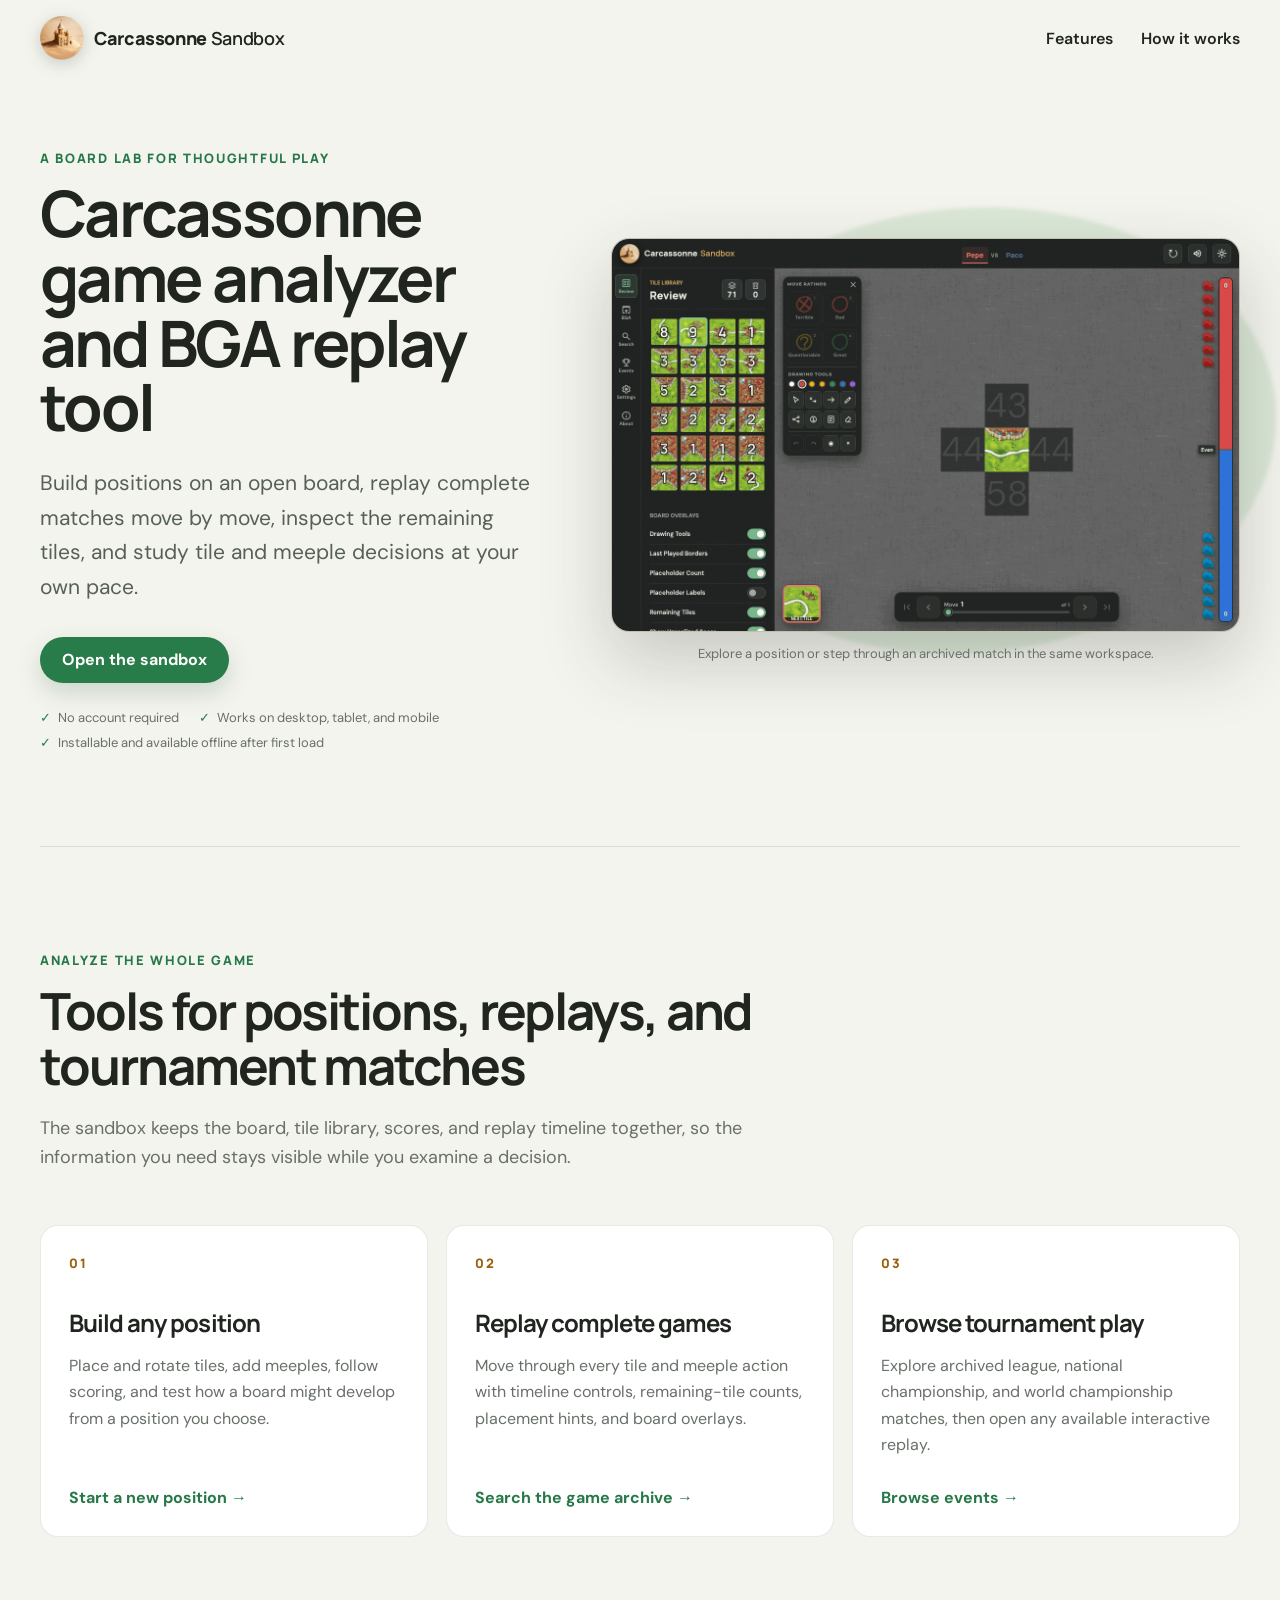
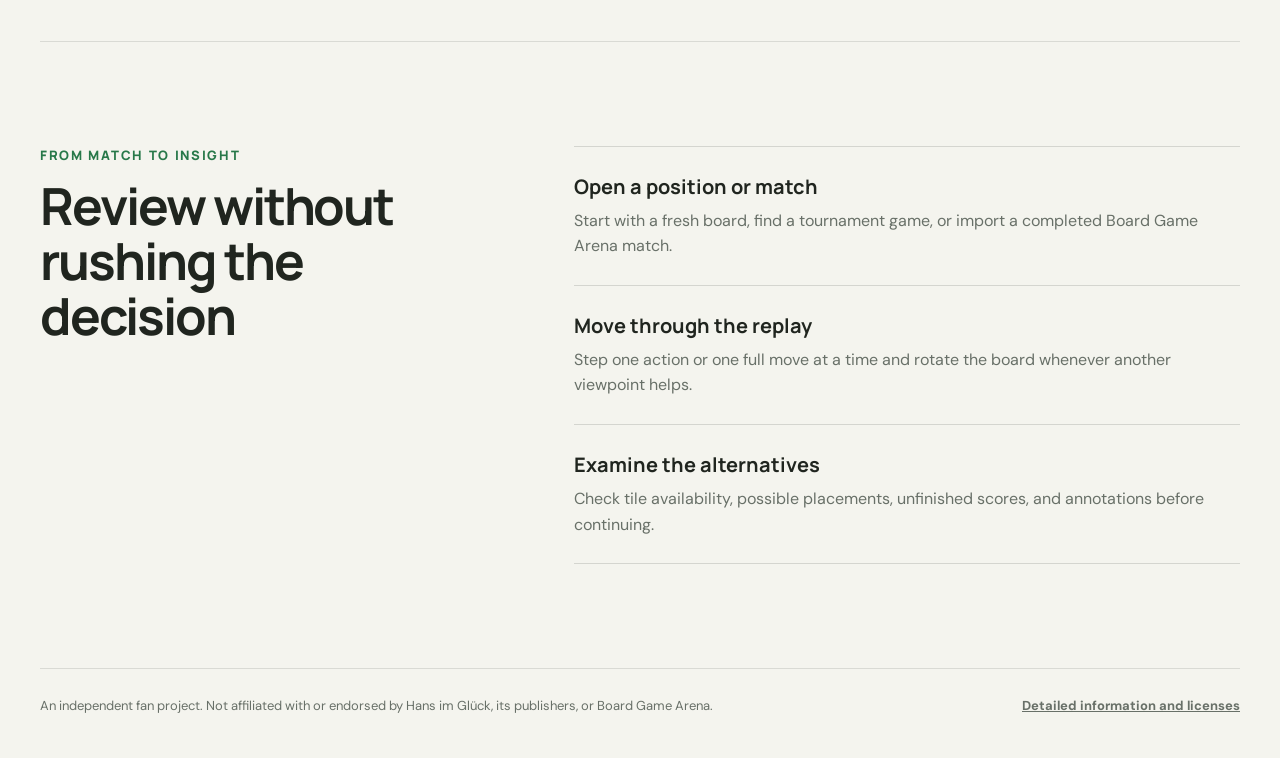
==== about/index.html @ c3bb1659 "Deploy frontend from d7abfe792a6751aedc95e8f54b4f257c7511e436" ====
<!doctype html>
<html lang="en">
  <head>
    <meta charset="UTF-8" />
    <meta
      name="viewport"
      content="width=device-width, initial-scale=1.0, viewport-fit=cover"
    />
    <meta
      name="description"
      content="Build Carcassonne positions, replay Board Game Arena matches move by move, inspect remaining tiles, study placements, and browse tournament games."
    />
    <meta name="theme-color" content="#f4f4ee" />
    <link rel="icon" type="image/png" href="/icons/favicon-32.png" />
    <link rel="apple-touch-icon" href="/icons/apple-touch-icon.png" />
    <meta property="og:type" content="website" />
    <meta
      property="og:title"
      content="Carcassonne Game Analyzer &amp; BGA Replay Tool"
    />
    <meta
      property="og:description"
      content="Build Carcassonne positions, replay matches, and study tournament games."
    />
    <meta property="og:url" content="/about/" />
    <meta property="og:image" content="/images/workspace-preview.png" />
    <meta
      property="og:image:alt"
      content="Carcassonne Sandbox replay workspace"
    />
    <meta property="og:image:width" content="1280" />
    <meta property="og:image:height" content="800" />
    <meta name="twitter:card" content="summary_large_image" />
    <meta
      name="twitter:title"
      content="Carcassonne Game Analyzer &amp; BGA Replay Tool"
    />
    <meta
      name="twitter:description"
      content="Build Carcassonne positions, replay matches, and study tournament games."
    />
    <meta name="twitter:image" content="/images/workspace-preview.png" />
    <script type="application/ld+json">
      {
        "@context": "https://schema.org",
        "@type": "SoftwareApplication",
        "name": "Carcassonne Sandbox",
        "description": "A Carcassonne game analyzer and Board Game Arena replay tool.",
        "applicationCategory": "GameApplication",
        "operatingSystem": "Web",
        "url": "/"
      }
    </script>
    <title>
      Carcassonne Game Analyzer & BGA Replay Tool | Carcassonne Sandbox
    </title>
    <link rel="stylesheet" crossorigin href="/assets/landing-C0t3xtlj.css">
  </head>
  <body>
    <header class="site-header">
      <a class="site-brand" href="/" aria-label="Open Carcassonne Sandbox">
        <img src="/icons/icon-192.png" alt="" width="44" height="44" />
        <span><strong>Carcassonne</strong> Sandbox</span>
      </a>
      <nav aria-label="About page navigation">
        <a href="#features">Features</a>
        <a href="#how-it-works">How it works</a>
      </nav>
    </header>

    <main>
      <section class="hero" aria-labelledby="hero-title">
        <div class="hero-copy">
          <p class="eyebrow">A board lab for thoughtful play</p>
          <h1 id="hero-title">Carcassonne game analyzer and BGA replay tool</h1>
          <p class="hero-intro">
            Build positions on an open board, replay complete matches move by
            move, inspect the remaining tiles, and study tile and meeple
            decisions at your own pace.
          </p>
          <div class="hero-actions">
            <a class="primary-action" href="/">Open the sandbox</a>
          </div>
          <ul class="hero-notes" aria-label="Product highlights">
            <li>No account required</li>
            <li>Works on desktop, tablet, and mobile</li>
            <li>Installable and available offline after first load</li>
          </ul>
        </div>
        <figure class="workspace-preview">
          <img
            src="/images/workspace-preview.png"
            alt="Carcassonne Sandbox showing a replay board, player scores, remaining tiles, and move controls"
            width="1280"
            height="800"
            fetchpriority="high"
          />
          <figcaption>
            Explore a position or step through an archived match in the same
            workspace.
          </figcaption>
        </figure>
      </section>

      <section class="section feature-section" id="features">
        <div class="section-heading">
          <p class="eyebrow">Analyze the whole game</p>
          <h2>Tools for positions, replays, and tournament matches</h2>
          <p>
            The sandbox keeps the board, tile library, scores, and replay
            timeline together, so the information you need stays visible while
            you examine a decision.
          </p>
        </div>
        <div class="feature-grid">
          <article>
            <span class="feature-number" aria-hidden="true">01</span>
            <h3>Build any position</h3>
            <p>
              Place and rotate tiles, add meeples, follow scoring, and test how
              a board might develop from a position you choose.
            </p>
            <a href="/">
              Start a new position <span aria-hidden="true">→</span>
            </a>
          </article>
          <article>
            <span class="feature-number" aria-hidden="true">02</span>
            <h3>Replay complete games</h3>
            <p>
              Move through every tile and meeple action with timeline controls,
              remaining-tile counts, placement hints, and board overlays.
            </p>
            <a href="/#/?panel=search">
              Search the game archive <span aria-hidden="true">→</span>
            </a>
          </article>
          <article>
            <span class="feature-number" aria-hidden="true">03</span>
            <h3>Browse tournament play</h3>
            <p>
              Explore archived league, national championship, and world
              championship matches, then open any available interactive replay.
            </p>
            <a href="/#/?panel=tournaments">
              Browse events <span aria-hidden="true">→</span>
            </a>
          </article>
        </div>
      </section>

      <section class="section workflow-section" id="how-it-works">
        <div class="section-heading">
          <p class="eyebrow">From match to insight</p>
          <h2>Review without rushing the decision</h2>
        </div>
        <ol class="workflow-list">
          <li>
            <strong>Open a position or match</strong>
            <span>
              Start with a fresh board, find a tournament game, or import a
              completed Board Game Arena match.
            </span>
          </li>
          <li>
            <strong>Move through the replay</strong>
            <span>
              Step one action or one full move at a time and rotate the board
              whenever another viewpoint helps.
            </span>
          </li>
          <li>
            <strong>Examine the alternatives</strong>
            <span>
              Check tile availability, possible placements, unfinished scores,
              and annotations before continuing.
            </span>
          </li>
        </ol>
      </section>
    </main>

    <footer class="site-footer">
      <span>
        An independent fan project. Not affiliated with or endorsed by Hans im
        Glück, its publishers, or Board Game Arena.
      </span>
      <a href="/#/?panel=about">Detailed information and licenses</a>
    </footer>
  </body>
</html>
---- assets/landing-C0t3xtlj.css ----
@font-face{font-family:DM Sans;font-style:normal;font-weight:400 700;font-display:swap;src:url(/assets/dm-sans-latin-Xz1IZZA0.woff2)format("woff2")}@font-face{font-family:Manrope;font-style:normal;font-weight:600 800;font-display:swap;src:url(/assets/manrope-latin-DHIcAJRg.woff2)format("woff2")}:root{color:#20251f;font-synthesis:none;text-rendering:optimizelegibility;background:#f4f4ee;font-family:DM Sans,sans-serif}*{box-sizing:border-box}html{scroll-behavior:smooth}body{min-width:320px;margin:0}a{color:inherit}a:focus-visible{outline-offset:4px;outline:3px solid #b7791f}.site-header,.site-footer,main>section{width:calc(100% - 48px);max-width:1200px;margin-inline:auto}.site-header{justify-content:space-between;align-items:center;min-height:76px;display:flex}.site-brand{letter-spacing:-.02em;align-items:center;gap:10px;font-family:Manrope,sans-serif;font-size:18px;text-decoration:none;display:inline-flex}.site-brand img{filter:drop-shadow(0 4px 8px #232a2233)}.site-brand strong{font-weight:800}.site-header nav{align-items:center;gap:28px;display:flex}.site-header nav a{font-weight:600;text-decoration:none}.site-header nav a:hover,.site-footer a:hover,.feature-grid article>a:hover{color:#277849}.primary-action,.secondary-action{border-radius:999px;justify-content:center;align-items:center;min-height:46px;padding:0 22px;font-weight:700;text-decoration:none;transition:transform .15s,box-shadow .15s,background .15s;display:inline-flex}.primary-action{color:#fff;background:#287c49;box-shadow:0 10px 24px #1c55312e}.primary-action:hover{background:#20673c;transform:translateY(-2px);box-shadow:0 13px 28px #1c553142}.secondary-action{background:#fff;border:1px solid #1d261e29;box-shadow:0 8px 20px #252c2614}.secondary-action:hover{border-color:#27784980;transform:translateY(-2px)}.hero{grid-template-columns:minmax(0,.88fr) minmax(480px,1.12fr);align-items:center;gap:clamp(42px,6vw,86px);min-height:min(770px,100vh - 76px);padding-block:70px 92px;display:grid}.hero-copy{max-width:590px}.eyebrow{color:#277849;letter-spacing:.13em;text-transform:uppercase;margin:0 0 14px;font-family:Manrope,sans-serif;font-size:13px;font-weight:800}h1,h2,h3{letter-spacing:-.04em;margin-top:0;font-family:Manrope,sans-serif}h1{margin-bottom:26px;font-size:clamp(43px,5vw,72px);line-height:1.01}.hero-intro{color:#566057;margin:0;font-size:clamp(18px,1.7vw,21px);line-height:1.65}.hero-actions{flex-wrap:wrap;gap:12px;margin-top:32px;display:flex}.hero-notes{color:#687068;flex-wrap:wrap;gap:8px 20px;margin:26px 0 0;padding:0;font-size:13px;list-style:none;display:flex}.hero-notes li:before{color:#287c49;content:"✓";margin-right:7px;font-weight:700}.workspace-preview{margin:0;position:relative}.workspace-preview:before{content:"";filter:blur(2px);z-index:-1;background:#dbe7d7;border-radius:50%;position:absolute;inset:-7% -6% 2% 8%;transform:rotate(-5deg)}.workspace-preview img{background:#ded8ca;border:1px solid #1d261e24;border-radius:18px;width:100%;height:auto;display:block;box-shadow:0 28px 70px #252c2638}.workspace-preview figcaption{color:#687068;text-align:center;margin-top:13px;font-size:13px}.section{padding-block:104px}.feature-section{border-top:1px solid #1d261e1f}.section-heading{max-width:740px}.section-heading h2{margin-bottom:20px;font-size:clamp(34px,4vw,52px);line-height:1.08}.section-heading>p:last-child{color:#687068;font-size:18px;line-height:1.65}.feature-grid{grid-template-columns:repeat(3,minmax(0,1fr));gap:18px;margin-top:52px;display:grid}.feature-grid article{background:#fff;border:1px solid #1d261e1a;border-radius:18px;flex-direction:column;min-height:310px;padding:28px;display:flex}.feature-number{color:#9a600c;letter-spacing:.12em;font-family:Manrope,sans-serif;font-size:13px;font-weight:800}.feature-grid h3{margin:34px 0 14px;font-size:24px}.feature-grid p{color:#687068;margin:0 0 28px;line-height:1.65}.feature-grid article>a{color:#277849;margin-top:auto;font-weight:700;text-decoration:none}.workflow-section{border-top:1px solid #1d261e1f;grid-template-columns:minmax(0,.8fr) minmax(460px,1.2fr);align-items:start;gap:90px;display:grid}.workflow-list{margin:0;padding:0;list-style:none}.workflow-list li{border-top:1px solid #1d261e26;gap:8px;padding:26px 0;display:grid}.workflow-list li:last-child{border-bottom:1px solid #1d261e26}.workflow-list strong{font-family:Manrope,sans-serif;font-size:20px}.workflow-list span{color:#687068;line-height:1.6}.site-footer{color:#687068;border-top:1px solid #1d261e1f;justify-content:space-between;align-items:center;gap:30px;padding-block:28px 44px;font-size:13px;display:flex}.site-footer a{flex:none;font-weight:700}.not-found-page{align-items:center;min-height:100vh;padding:32px;display:flex}.not-found-page main{max-width:680px;margin:auto}.not-found-page .site-brand{margin-bottom:80px}.not-found-page h1{margin-bottom:22px;font-size:clamp(42px,8vw,72px)}.not-found-page main>p:not(.eyebrow){color:#687068;max-width:580px;font-size:19px;line-height:1.65}@media (width<=980px){.hero{grid-template-columns:1fr}.hero-copy{max-width:760px}.workspace-preview{max-width:820px}.feature-grid{grid-template-columns:1fr}.feature-grid article{min-height:250px}.workflow-section{grid-template-columns:1fr;gap:48px}}@media (width<=680px){.site-header,.site-footer,main>section{width:calc(100% - 32px)}.site-header nav a{display:none}.site-brand span{font-size:14px;display:grid}.hero{padding-block:52px 70px}h1{font-size:clamp(40px,12vw,58px)}.hero-actions{flex-direction:column;align-items:stretch}.hero-actions a{width:100%}.section{padding-block:74px}.feature-grid article{min-height:280px;padding:24px}.site-footer{flex-direction:column;align-items:flex-start}}@media (prefers-reduced-motion:reduce){html{scroll-behavior:auto}.primary-action,.secondary-action{transition:none}}
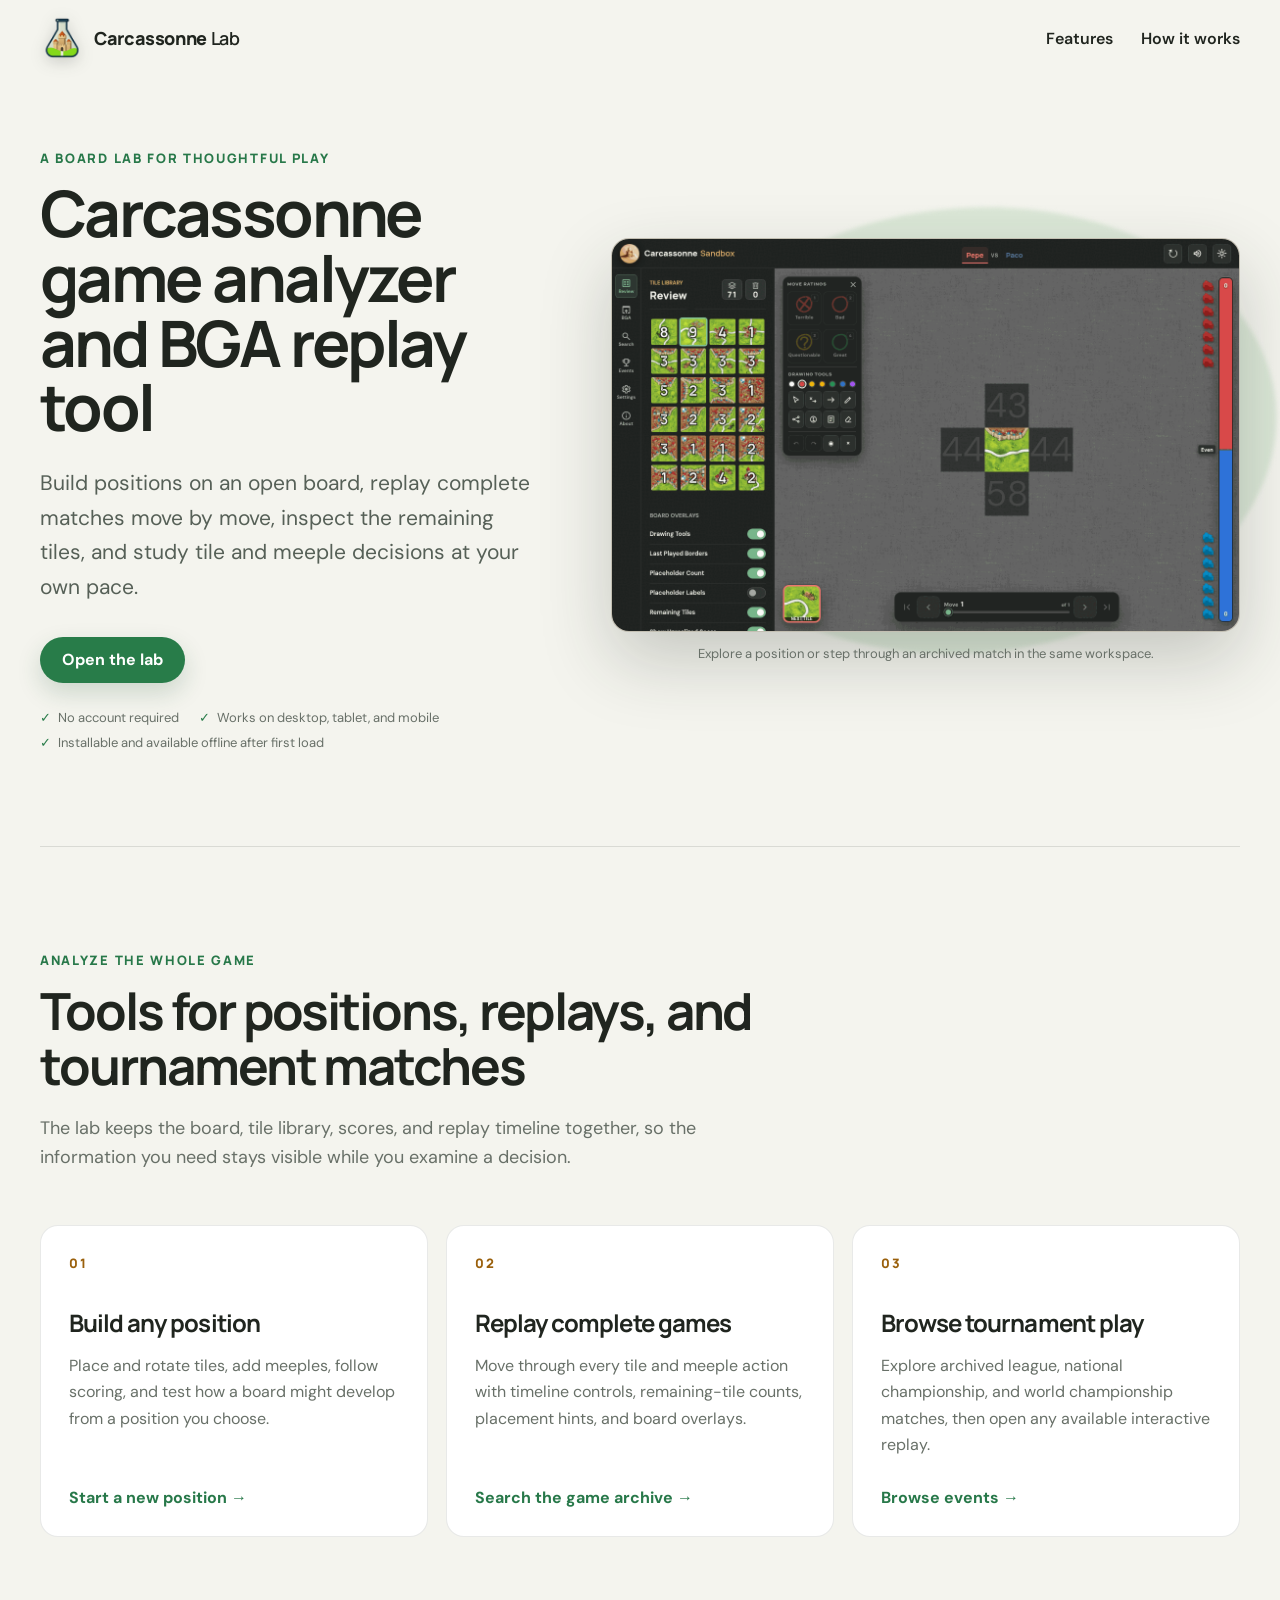
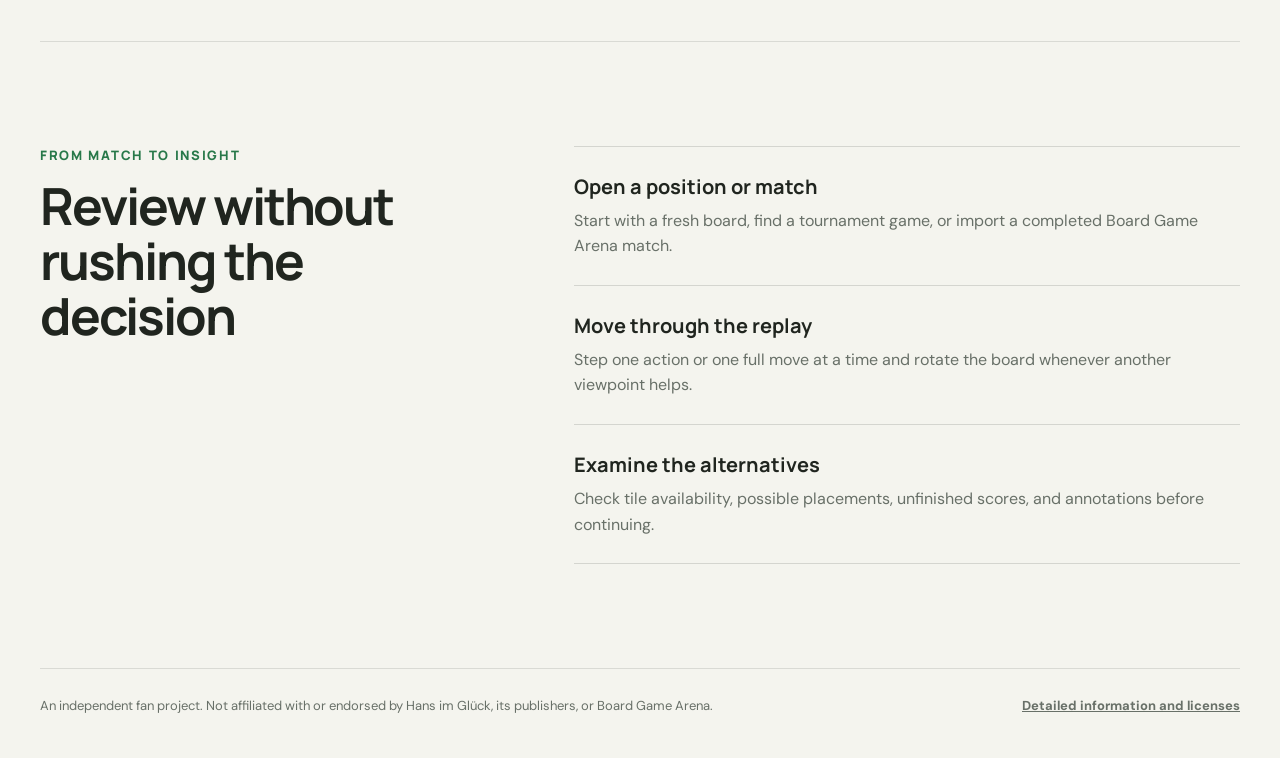
==== commit 0d76152b: "Deploy frontend from f91df359fa0bc889325ab253b12b36c4c58aabd8" ====
--- a/about/index.html
+++ b/about/index.html
@@ -26,7 +26,7 @@
     <meta property="og:image" content="/images/workspace-preview.png" />
     <meta
       property="og:image:alt"
-      content="Carcassonne Sandbox replay workspace"
+      content="Carcassonne Lab replay workspace"
     />
     <meta property="og:image:width" content="1280" />
     <meta property="og:image:height" content="800" />
@@ -44,7 +44,7 @@
       {
         "@context": "https://schema.org",
         "@type": "SoftwareApplication",
-        "name": "Carcassonne Sandbox",
+        "name": "Carcassonne Lab",
         "description": "A Carcassonne game analyzer and Board Game Arena replay tool.",
         "applicationCategory": "GameApplication",
         "operatingSystem": "Web",
@@ -52,15 +52,15 @@
       }
     </script>
     <title>
-      Carcassonne Game Analyzer & BGA Replay Tool | Carcassonne Sandbox
+      Carcassonne Game Analyzer & BGA Replay Tool | Carcassonne Lab
     </title>
     <link rel="stylesheet" crossorigin href="/assets/landing-C0t3xtlj.css">
   </head>
   <body>
     <header class="site-header">
-      <a class="site-brand" href="/" aria-label="Open Carcassonne Sandbox">
+      <a class="site-brand" href="/" aria-label="Open Carcassonne Lab">
         <img src="/icons/icon-192.png" alt="" width="44" height="44" />
-        <span><strong>Carcassonne</strong> Sandbox</span>
+        <span><strong>Carcassonne</strong> Lab</span>
       </a>
       <nav aria-label="About page navigation">
         <a href="#features">Features</a>
@@ -79,7 +79,7 @@
             decisions at your own pace.
           </p>
           <div class="hero-actions">
-            <a class="primary-action" href="/">Open the sandbox</a>
+            <a class="primary-action" href="/">Open the lab</a>
           </div>
           <ul class="hero-notes" aria-label="Product highlights">
             <li>No account required</li>
@@ -90,7 +90,7 @@
         <figure class="workspace-preview">
           <img
             src="/images/workspace-preview.png"
-            alt="Carcassonne Sandbox showing a replay board, player scores, remaining tiles, and move controls"
+            alt="Carcassonne Lab showing a replay board, player scores, remaining tiles, and move controls"
             width="1280"
             height="800"
             fetchpriority="high"
@@ -107,7 +107,7 @@
           <p class="eyebrow">Analyze the whole game</p>
           <h2>Tools for positions, replays, and tournament matches</h2>
           <p>
-            The sandbox keeps the board, tile library, scores, and replay
+            The lab keeps the board, tile library, scores, and replay
             timeline together, so the information you need stays visible while
             you examine a decision.
           </p>
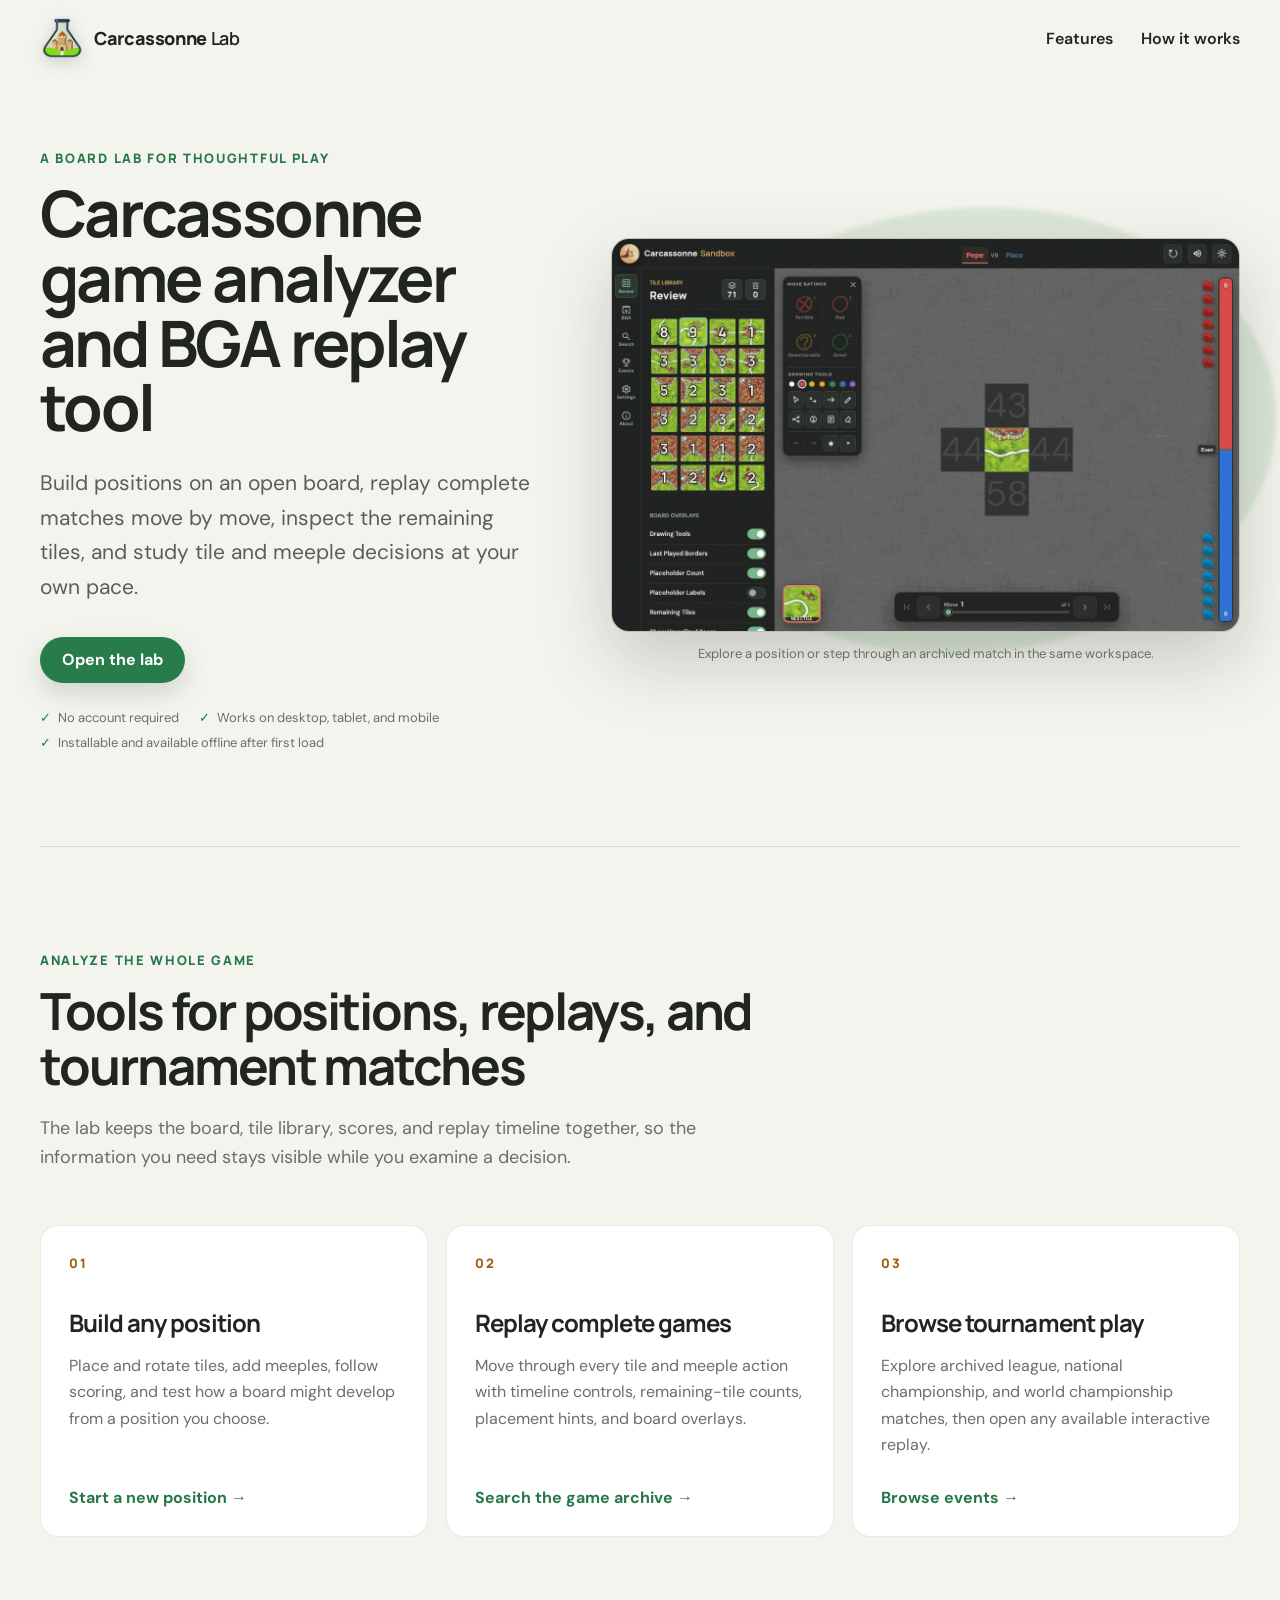
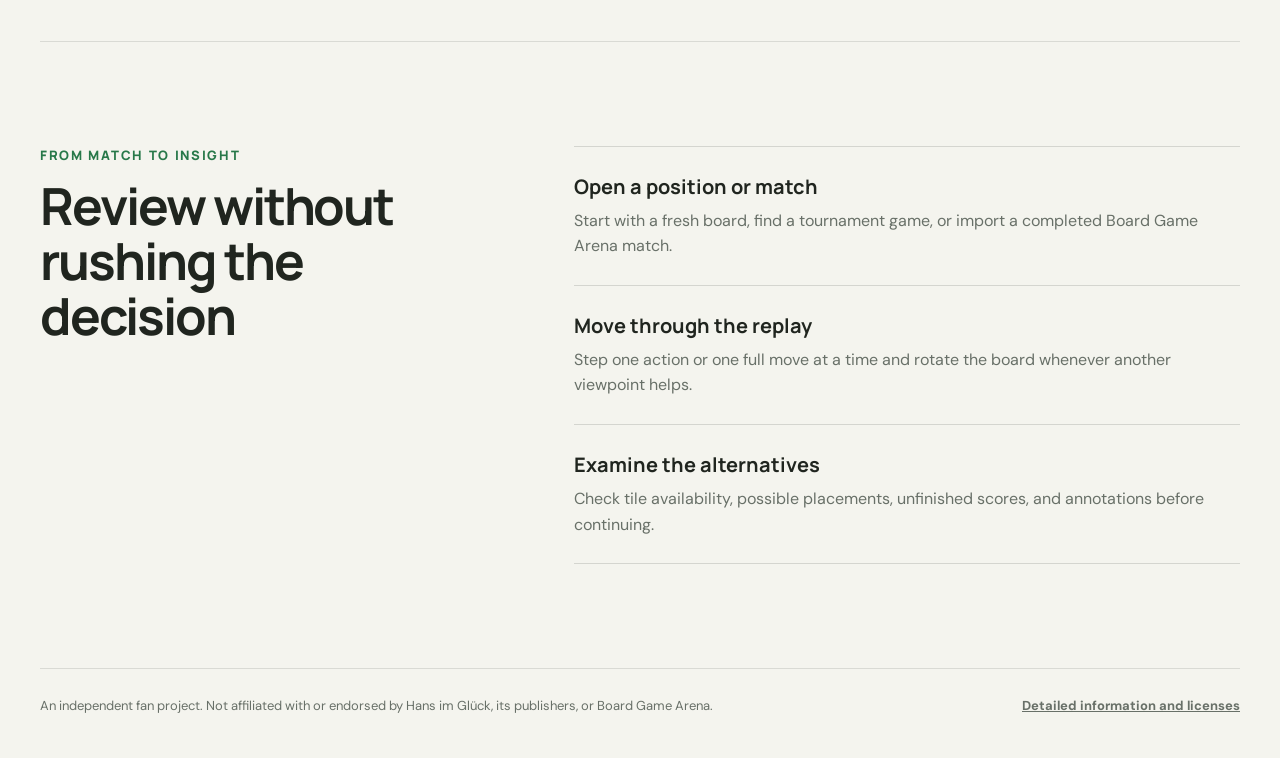
==== commit 36267753: "Deploy frontend from 7dbd95344fbbb20e2b5c8eaa5fae9a8f1897f17d" ====
--- a/about/index.html
+++ b/about/index.html
@@ -24,10 +24,7 @@
     />
     <meta property="og:url" content="/about/" />
     <meta property="og:image" content="/images/workspace-preview.png" />
-    <meta
-      property="og:image:alt"
-      content="Carcassonne Lab replay workspace"
-    />
+    <meta property="og:image:alt" content="Carcassonne Lab replay workspace" />
     <meta property="og:image:width" content="1280" />
     <meta property="og:image:height" content="800" />
     <meta name="twitter:card" content="summary_large_image" />
@@ -51,9 +48,7 @@
         "url": "/"
       }
     </script>
-    <title>
-      Carcassonne Game Analyzer & BGA Replay Tool | Carcassonne Lab
-    </title>
+    <title>Carcassonne Game Analyzer & BGA Replay Tool | Carcassonne Lab</title>
     <link rel="stylesheet" crossorigin href="/assets/landing-C0t3xtlj.css">
   </head>
   <body>
@@ -107,9 +102,9 @@
           <p class="eyebrow">Analyze the whole game</p>
           <h2>Tools for positions, replays, and tournament matches</h2>
           <p>
-            The lab keeps the board, tile library, scores, and replay
-            timeline together, so the information you need stays visible while
-            you examine a decision.
+            The lab keeps the board, tile library, scores, and replay timeline
+            together, so the information you need stays visible while you
+            examine a decision.
           </p>
         </div>
         <div class="feature-grid">
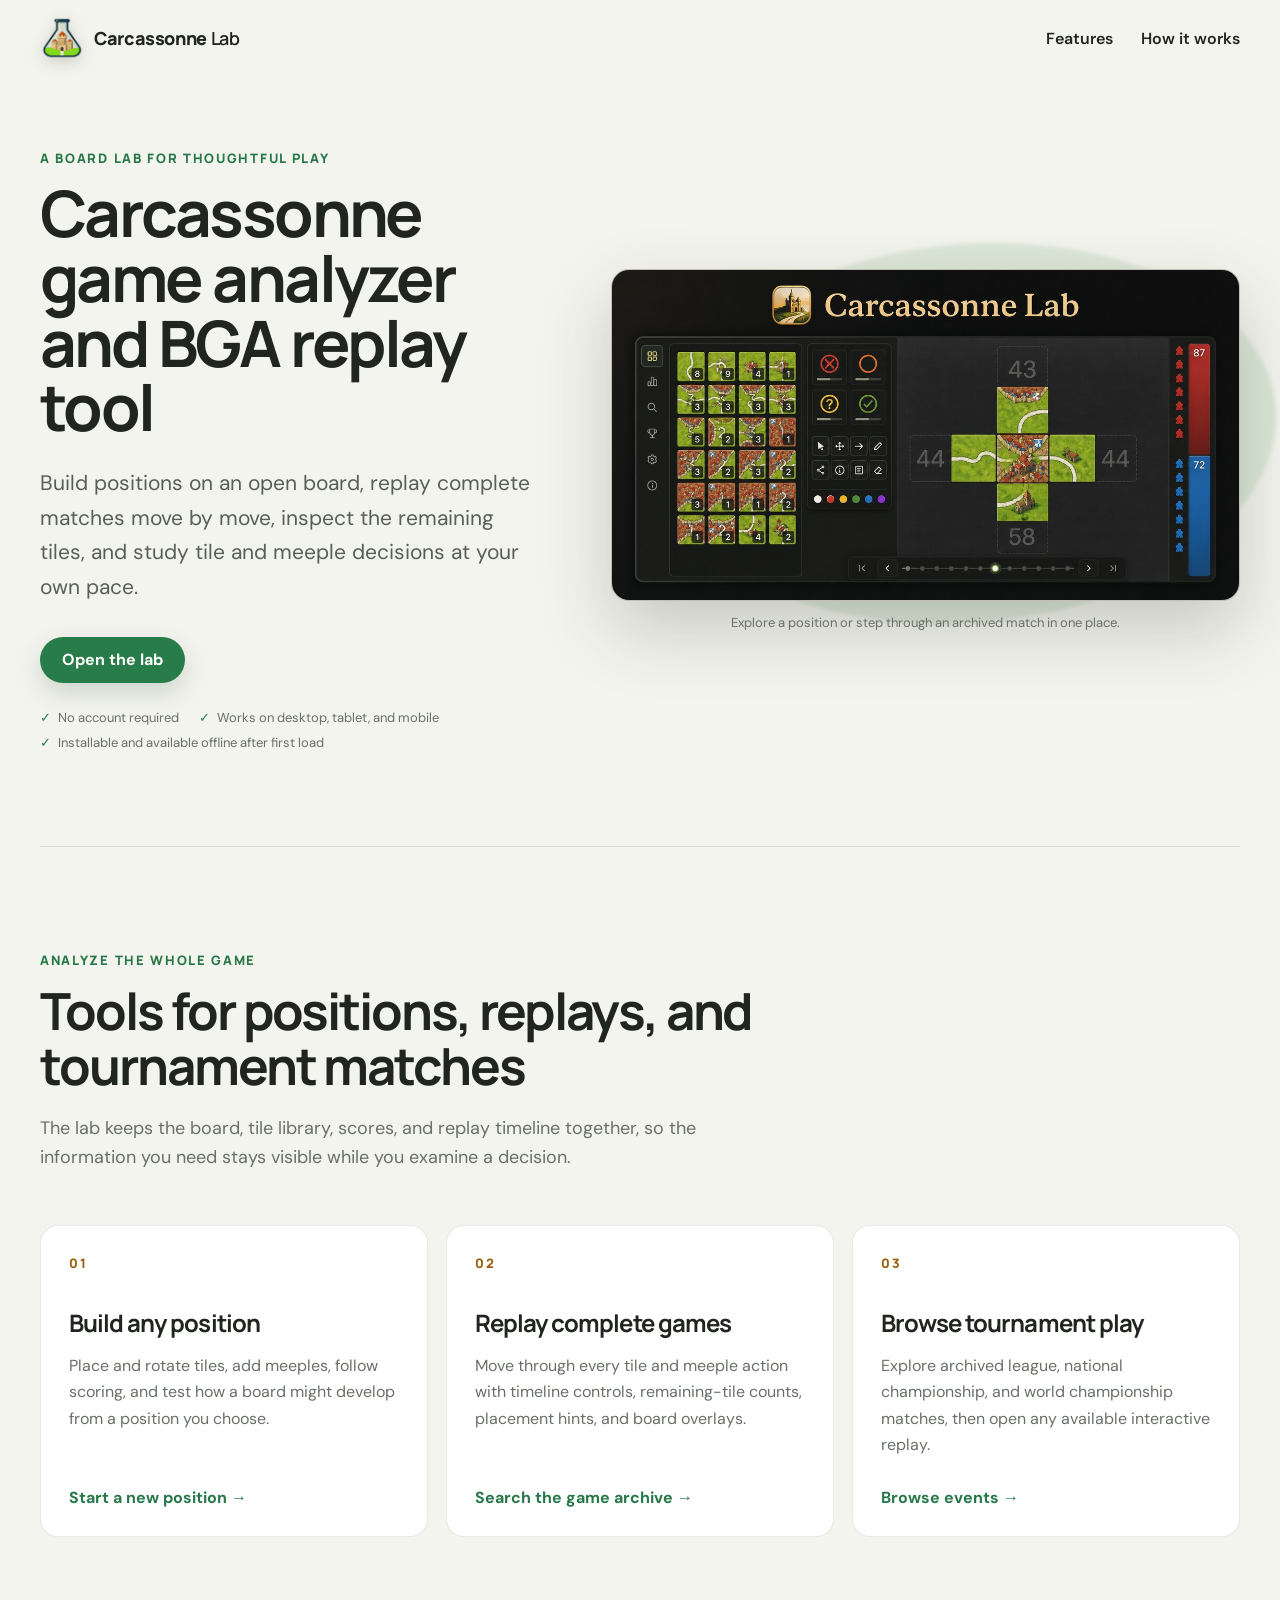
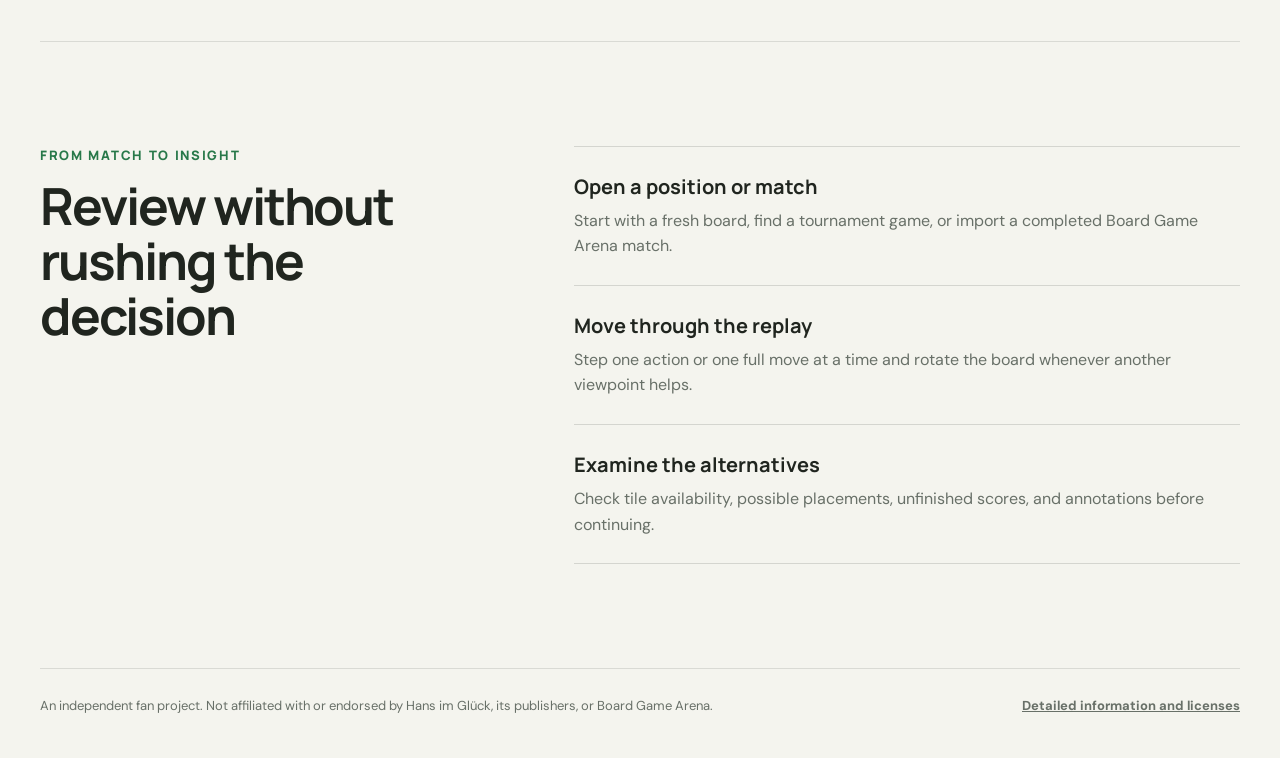
==== commit 16231733: "Deploy frontend from add10ec5843bd6038a3414b82f353e307c2e2922" ====
--- a/about/index.html
+++ b/about/index.html
@@ -13,7 +13,9 @@
     <meta name="theme-color" content="#f4f4ee" />
     <link rel="icon" type="image/png" href="/icons/favicon-32.png" />
     <link rel="apple-touch-icon" href="/icons/apple-touch-icon.png" />
+    <link rel="canonical" href="https://www.carcassonnelab.com/about/" />
     <meta property="og:type" content="website" />
+    <meta property="og:site_name" content="Carcassonne Lab" />
     <meta
       property="og:title"
       content="Carcassonne Game Analyzer &amp; BGA Replay Tool"
@@ -22,11 +24,15 @@
       property="og:description"
       content="Build Carcassonne positions, replay matches, and study tournament games."
     />
-    <meta property="og:url" content="/about/" />
-    <meta property="og:image" content="/images/workspace-preview.png" />
-    <meta property="og:image:alt" content="Carcassonne Lab replay workspace" />
-    <meta property="og:image:width" content="1280" />
-    <meta property="og:image:height" content="800" />
+    <meta property="og:url" content="https://www.carcassonnelab.com/about/" />
+    <meta
+      property="og:image"
+      content="https://www.carcassonnelab.com/images/workspace-preview.jpg"
+    />
+    <meta property="og:image:type" content="image/jpeg" />
+    <meta property="og:image:alt" content="A game review in Carcassonne Lab" />
+    <meta property="og:image:width" content="1200" />
+    <meta property="og:image:height" content="630" />
     <meta name="twitter:card" content="summary_large_image" />
     <meta
       name="twitter:title"
@@ -36,7 +42,11 @@
       name="twitter:description"
       content="Build Carcassonne positions, replay matches, and study tournament games."
     />
-    <meta name="twitter:image" content="/images/workspace-preview.png" />
+    <meta
+      name="twitter:image"
+      content="https://www.carcassonnelab.com/images/workspace-preview.jpg"
+    />
+    <meta name="twitter:image:alt" content="A game review in Carcassonne Lab" />
     <script type="application/ld+json">
       {
         "@context": "https://schema.org",
@@ -49,7 +59,7 @@
       }
     </script>
     <title>Carcassonne Game Analyzer & BGA Replay Tool | Carcassonne Lab</title>
-    <link rel="stylesheet" crossorigin href="/assets/landing-C0t3xtlj.css">
+    <link rel="stylesheet" crossorigin href="/assets/landing-BoRZw7LI.css">
   </head>
   <body>
     <header class="site-header">
@@ -84,15 +94,14 @@
         </div>
         <figure class="workspace-preview">
           <img
-            src="/images/workspace-preview.png"
+            src="/images/workspace-preview.jpg"
             alt="Carcassonne Lab showing a replay board, player scores, remaining tiles, and move controls"
-            width="1280"
-            height="800"
+            width="1200"
+            height="630"
             fetchpriority="high"
           />
           <figcaption>
-            Explore a position or step through an archived match in the same
-            workspace.
+            Explore a position or step through an archived match in one place.
           </figcaption>
         </figure>
       </section>
--- a/assets/landing-BoRZw7LI.css
+++ b/assets/landing-BoRZw7LI.css
@@ -0,0 +1 @@
+@font-face{font-family:DM Sans;font-style:normal;font-weight:400 700;font-display:swap;src:url(/assets/dm-sans-latin-Xz1IZZA0.woff2)format("woff2")}@font-face{font-family:Manrope;font-style:normal;font-weight:600 800;font-display:swap;src:url(/assets/manrope-latin-DHIcAJRg.woff2)format("woff2")}:root{color:#20251f;font-synthesis:none;text-rendering:optimizelegibility;background:#f4f4ee;font-family:DM Sans,sans-serif}*{box-sizing:border-box}html{scroll-behavior:smooth}body{min-width:320px;margin:0;overflow-x:clip}a{color:inherit}a:focus-visible{outline-offset:4px;outline:3px solid #b7791f}.site-header,.site-footer,main>section{width:calc(100% - 48px);max-width:1200px;margin-inline:auto}.site-header{justify-content:space-between;align-items:center;min-height:76px;display:flex}.site-brand{letter-spacing:-.02em;align-items:center;gap:10px;font-family:Manrope,sans-serif;font-size:18px;text-decoration:none;display:inline-flex}.site-brand img{filter:drop-shadow(0 4px 8px #232a2233)}.site-brand strong{font-weight:800}.site-header nav{align-items:center;gap:28px;display:flex}.site-header nav a{font-weight:600;text-decoration:none}.site-header nav a:hover,.site-footer a:hover,.feature-grid article>a:hover{color:#277849}.primary-action,.secondary-action{border-radius:999px;justify-content:center;align-items:center;min-height:46px;padding:0 22px;font-weight:700;text-decoration:none;transition:transform .15s,box-shadow .15s,background .15s;display:inline-flex}.primary-action{color:#fff;background:#287c49;box-shadow:0 10px 24px #1c55312e}.primary-action:hover{background:#20673c;transform:translateY(-2px);box-shadow:0 13px 28px #1c553142}.secondary-action{background:#fff;border:1px solid #1d261e29;box-shadow:0 8px 20px #252c2614}.secondary-action:hover{border-color:#27784980;transform:translateY(-2px)}.hero{grid-template-columns:minmax(0,.88fr) minmax(480px,1.12fr);align-items:center;gap:clamp(42px,6vw,86px);min-height:min(770px,100vh - 76px);padding-block:70px 92px;display:grid}.hero-copy{max-width:590px}.eyebrow{color:#277849;letter-spacing:.13em;text-transform:uppercase;margin:0 0 14px;font-family:Manrope,sans-serif;font-size:13px;font-weight:800}h1,h2,h3{letter-spacing:-.04em;margin-top:0;font-family:Manrope,sans-serif}h1{margin-bottom:26px;font-size:clamp(43px,5vw,72px);line-height:1.01}.hero-intro{color:#566057;margin:0;font-size:clamp(18px,1.7vw,21px);line-height:1.65}.hero-actions{flex-wrap:wrap;gap:12px;margin-top:32px;display:flex}.hero-notes{color:#687068;flex-wrap:wrap;gap:8px 20px;margin:26px 0 0;padding:0;font-size:13px;list-style:none;display:flex}.hero-notes li:before{color:#287c49;content:"✓";margin-right:7px;font-weight:700}.workspace-preview{margin:0;position:relative}.workspace-preview:before{content:"";filter:blur(2px);z-index:-1;background:#dbe7d7;border-radius:50%;position:absolute;inset:-7% -6% 2% 8%;transform:rotate(-5deg)}.workspace-preview img{background:#ded8ca;border:1px solid #1d261e24;border-radius:18px;width:100%;height:auto;display:block;box-shadow:0 28px 70px #252c2638}.workspace-preview figcaption{color:#687068;text-align:center;margin-top:13px;font-size:13px}.section{padding-block:104px}.feature-section{border-top:1px solid #1d261e1f}.section-heading{max-width:740px}.section-heading h2{margin-bottom:20px;font-size:clamp(34px,4vw,52px);line-height:1.08}.section-heading>p:last-child{color:#687068;font-size:18px;line-height:1.65}.feature-grid{grid-template-columns:repeat(3,minmax(0,1fr));gap:18px;margin-top:52px;display:grid}.feature-grid article{background:#fff;border:1px solid #1d261e1a;border-radius:18px;flex-direction:column;min-height:310px;padding:28px;display:flex}.feature-number{color:#9a600c;letter-spacing:.12em;font-family:Manrope,sans-serif;font-size:13px;font-weight:800}.feature-grid h3{margin:34px 0 14px;font-size:24px}.feature-grid p{color:#687068;margin:0 0 28px;line-height:1.65}.feature-grid article>a{color:#277849;margin-top:auto;font-weight:700;text-decoration:none}.workflow-section{border-top:1px solid #1d261e1f;grid-template-columns:minmax(0,.8fr) minmax(460px,1.2fr);align-items:start;gap:90px;display:grid}.workflow-list{margin:0;padding:0;list-style:none}.workflow-list li{border-top:1px solid #1d261e26;gap:8px;padding:26px 0;display:grid}.workflow-list li:last-child{border-bottom:1px solid #1d261e26}.workflow-list strong{font-family:Manrope,sans-serif;font-size:20px}.workflow-list span{color:#687068;line-height:1.6}.site-footer{color:#687068;border-top:1px solid #1d261e1f;justify-content:space-between;align-items:center;gap:30px;padding-block:28px 44px;font-size:13px;display:flex}.site-footer a{flex:none;font-weight:700}.not-found-page{align-items:center;min-height:100vh;padding:32px;display:flex}.not-found-page main{max-width:680px;margin:auto}.not-found-page .site-brand{margin-bottom:80px}.not-found-page h1{margin-bottom:22px;font-size:clamp(42px,8vw,72px)}.not-found-page main>p:not(.eyebrow){color:#687068;max-width:580px;font-size:19px;line-height:1.65}@media (width<=980px){.hero{grid-template-columns:1fr}.hero-copy{max-width:760px}.workspace-preview{max-width:820px}.feature-grid{grid-template-columns:1fr}.feature-grid article{min-height:250px}.workflow-section{grid-template-columns:1fr;gap:48px}}@media (width<=680px){.site-header,.site-footer,main>section{width:calc(100% - 32px)}.site-header nav a{display:none}.site-brand span{font-size:14px;display:grid}.hero{padding-block:52px 70px}h1{font-size:clamp(40px,12vw,58px)}.hero-actions{flex-direction:column;align-items:stretch}.hero-actions a{width:100%}.section{padding-block:74px}.feature-grid article{min-height:280px;padding:24px}.site-footer{flex-direction:column;align-items:flex-start}}@media (prefers-reduced-motion:reduce){html{scroll-behavior:auto}.primary-action,.secondary-action{transition:none}}
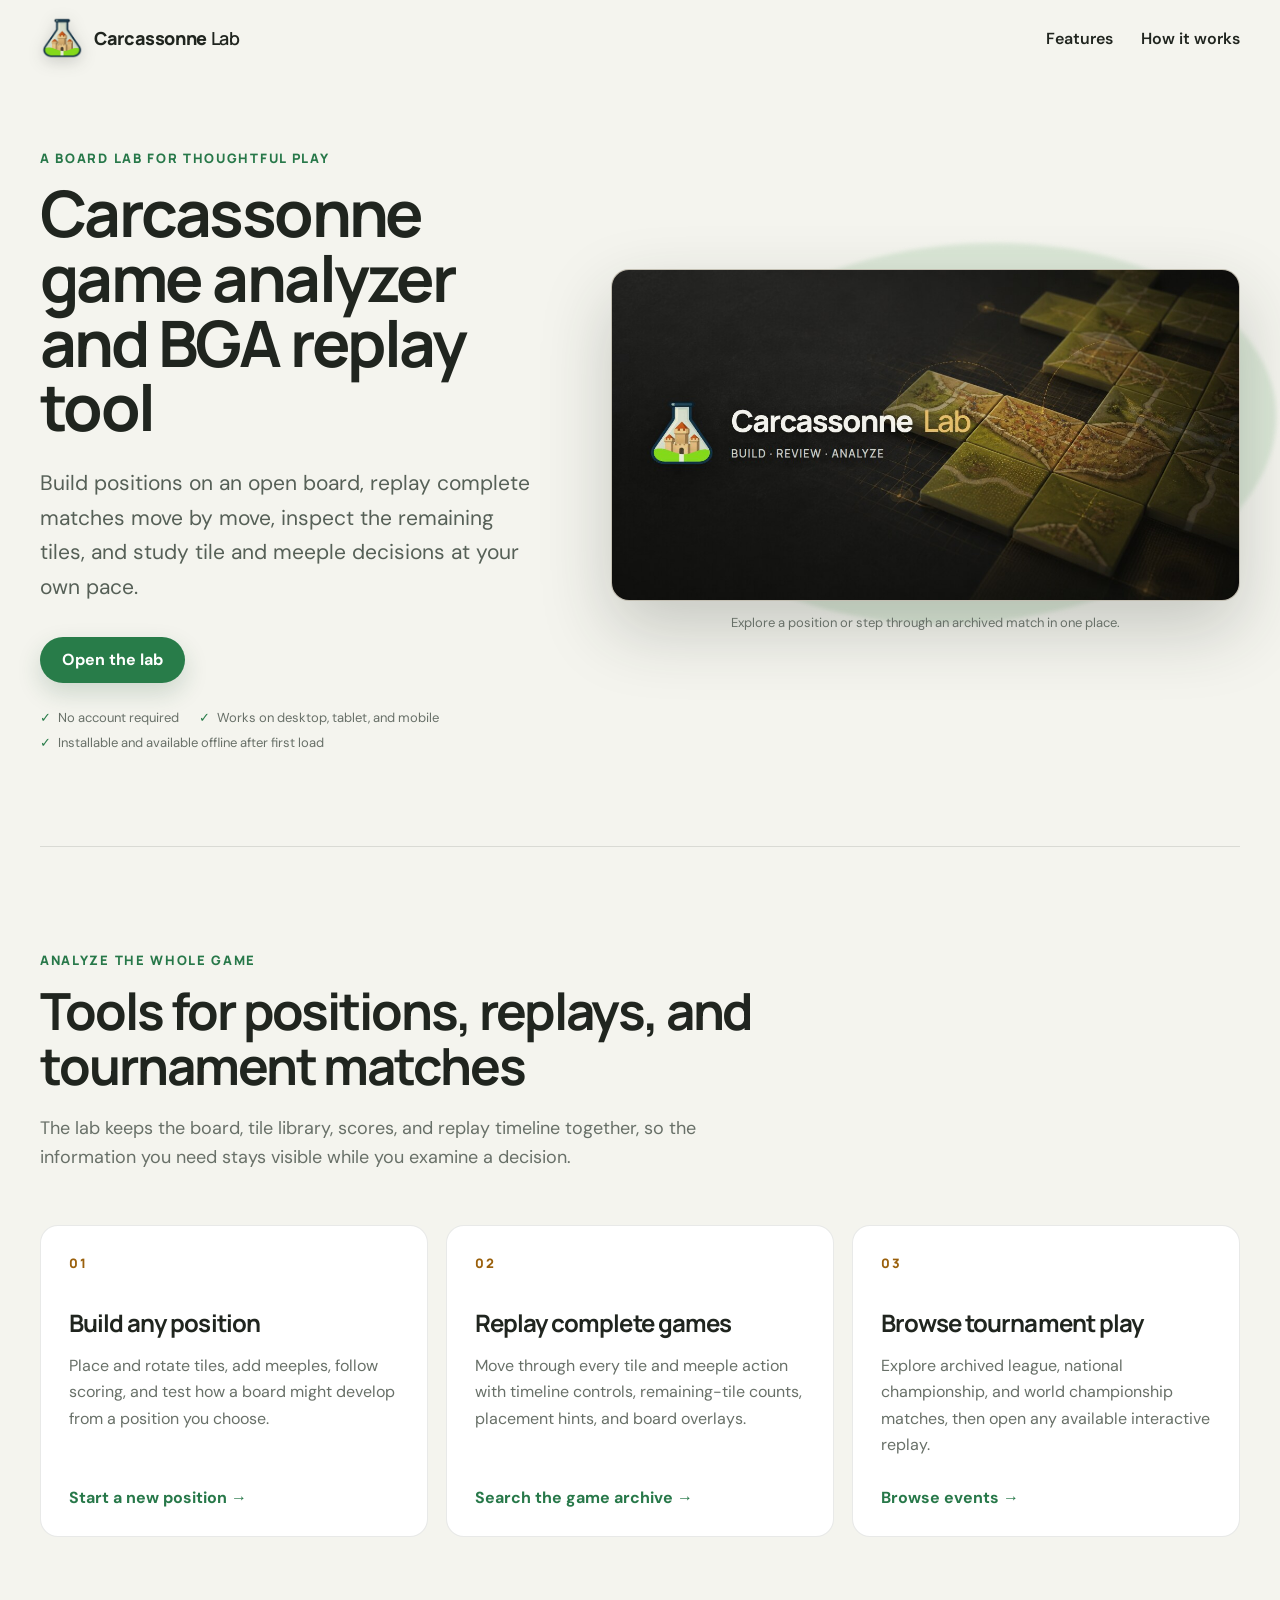
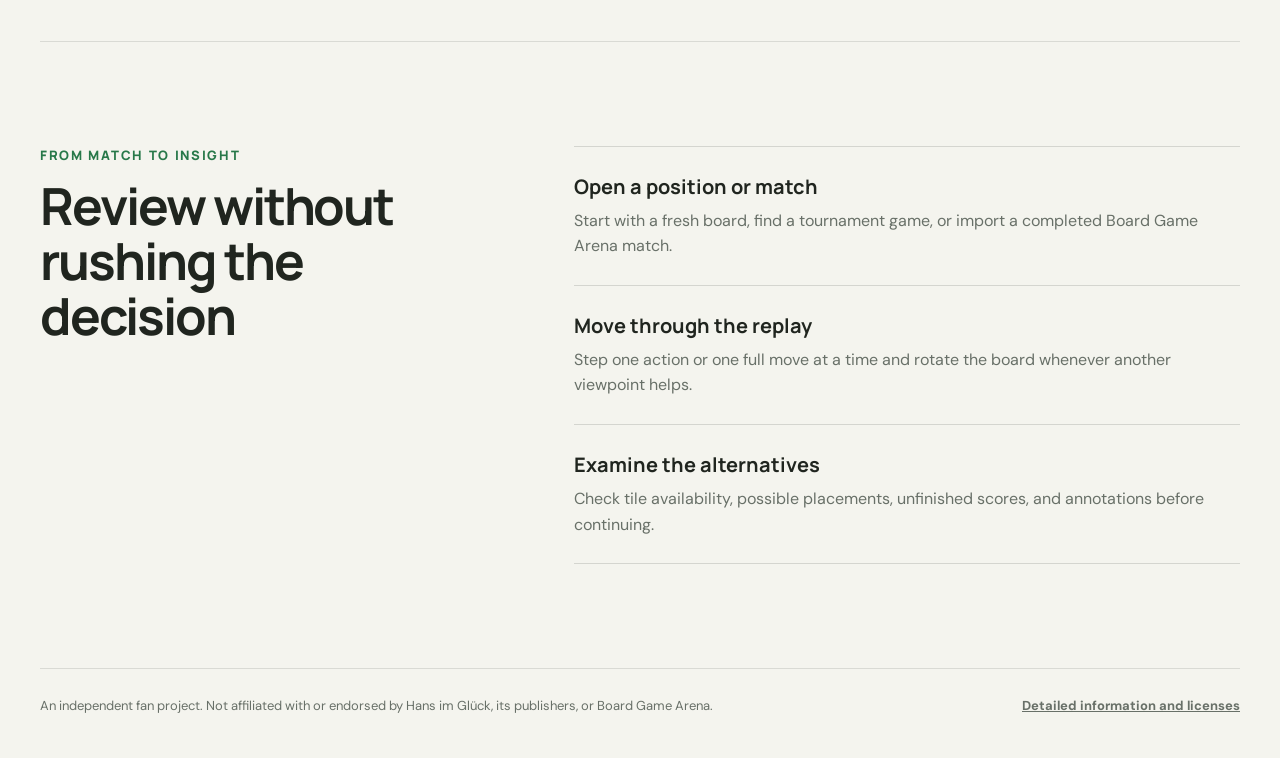
==== commit 5e3ffea7: "Deploy frontend from 4ad26d848bab4877766bf81ef0f62e97e531f659" ====
--- a/about/index.html
+++ b/about/index.html
@@ -27,10 +27,13 @@
     <meta property="og:url" content="https://www.carcassonnelab.com/about/" />
     <meta
       property="og:image"
-      content="https://www.carcassonnelab.com/images/workspace-preview.jpg"
+      content="https://www.carcassonnelab.com/images/carcassonne-lab-preview-v2.jpg"
     />
     <meta property="og:image:type" content="image/jpeg" />
-    <meta property="og:image:alt" content="A game review in Carcassonne Lab" />
+    <meta
+      property="og:image:alt"
+      content="Carcassonne Lab logo beside an analyzed landscape tile layout"
+    />
     <meta property="og:image:width" content="1200" />
     <meta property="og:image:height" content="630" />
     <meta name="twitter:card" content="summary_large_image" />
@@ -44,9 +47,12 @@
     />
     <meta
       name="twitter:image"
-      content="https://www.carcassonnelab.com/images/workspace-preview.jpg"
-    />
-    <meta name="twitter:image:alt" content="A game review in Carcassonne Lab" />
+      content="https://www.carcassonnelab.com/images/carcassonne-lab-preview-v2.jpg"
+    />
+    <meta
+      name="twitter:image:alt"
+      content="Carcassonne Lab logo beside an analyzed landscape tile layout"
+    />
     <script type="application/ld+json">
       {
         "@context": "https://schema.org",
@@ -94,8 +100,8 @@
         </div>
         <figure class="workspace-preview">
           <img
-            src="/images/workspace-preview.jpg"
-            alt="Carcassonne Lab showing a replay board, player scores, remaining tiles, and move controls"
+            src="/images/carcassonne-lab-preview-v2.jpg"
+            alt="Carcassonne Lab logo beside an analyzed landscape tile layout"
             width="1200"
             height="630"
             fetchpriority="high"
